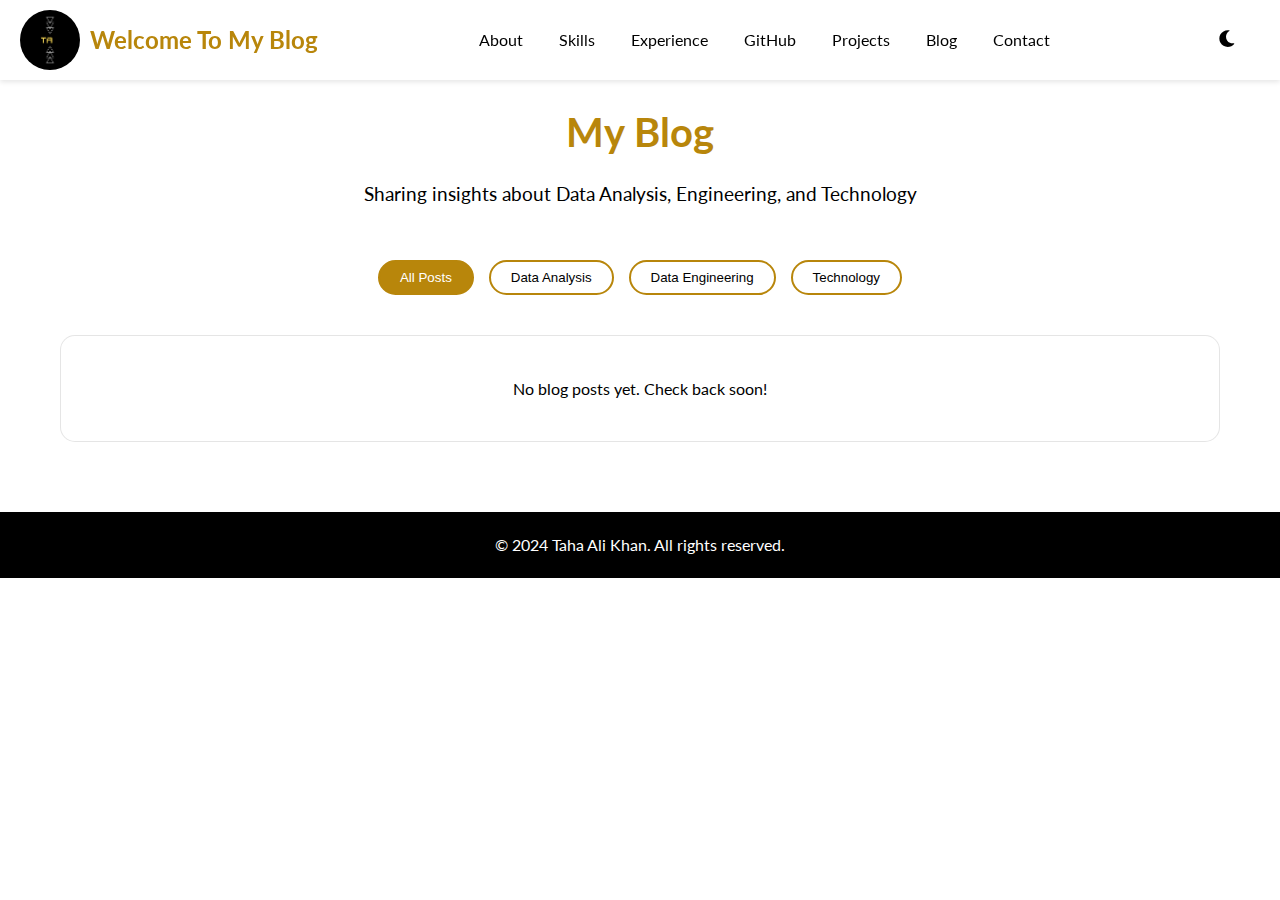
==== blog.html @ 5f7f6ae3 "new" ====
<!DOCTYPE html>
<html lang="en">
  <head>
    <meta charset="UTF-8" />
    <meta name="viewport" content="width=device-width, initial-scale=1.0" />
    <meta name="description" content="Blog posts by Taha Ali Khan - Data Analyst & Data Engineer" />
    <title>Blog | Taha Ali Khan</title>

    <!-- External CSS and Font imports -->
    <link rel="preconnect" href="https://fonts.googleapis.com" />
    <link rel="preconnect" href="https://fonts.gstatic.com" crossorigin />
    <link href="https://fonts.googleapis.com/css2?family=Lato:wght@400;700&display=swap" rel="stylesheet" />
    <link rel="stylesheet" href="https://cdnjs.cloudflare.com/ajax/libs/font-awesome/6.0.0-beta3/css/all.min.css" />
    <link rel="stylesheet" href="styles.css" />
    <link rel="stylesheet" href="blog-styles.css" />
  </head>

  <body>
    <!-- Navigation bar -->
    <nav class="navbar" role="navigation" aria-label="Main navigation">
      <div class="navbar-brand">
        <img src="images/Taha Ali Khan.gif" alt="Taha Ali Khan's Logo" class="logo" width="60" height="60" />
        <span>Welcome To My Blog</span>
      </div>
      <div class="navbar-links" role="menubar">
        <a href="index.html#about" role="menuitem">About</a>
        <a href="index.html#skills" role="menuitem">Skills</a>
        <a href="index.html#experience" role="menuitem">Experience</a>
        <a href="index.html#github-projects" role="menuitem">GitHub</a>
        <a href="index.html#projects" role="menuitem">Projects</a>
        <a href="blog.html" role="menuitem" aria-current="page">Blog</a>
        <a href="index.html#contact" role="menuitem">Contact</a>
      </div>
      <button class="theme-toggle" aria-label="Toggle dark mode">
        <i class="fas fa-moon"></i>
      </button>
      <button class="navbar-toggle" aria-label="Toggle navigation menu" aria-expanded="false">
        <span class="navbar-hamburger"></span>
        <span class="navbar-hamburger"></span>
        <span class="navbar-hamburger"></span>
      </button>
    </nav>

    <!-- Main Content -->
    <main class="blog-content">
      <header class="blog-header">
        <h1>My Blog</h1>
        <p>Sharing insights about Data Analysis, Engineering, and Technology</p>
      </header>

      <!-- Blog Categories -->
      <div class="blog-categories">
        <button class="category-btn active" data-category="all">All Posts</button>
        <button class="category-btn" data-category="data-analysis">Data Analysis</button>
        <button class="category-btn" data-category="data-engineering">Data Engineering</button>
        <button class="category-btn" data-category="tech">Technology</button>
      </div>

      <!-- Blog Posts Grid -->
      <div class="blog-grid">
        <!-- Posts will be dynamically added here -->
        <p class="no-posts">No blog posts yet. Check back soon!</p>
      </div>
    </main>

    <!-- Footer -->
    <footer>
      <p>&copy; 2024 Taha Ali Khan. All rights reserved.</p>
    </footer>

    <!-- Scripts -->
    <script src="script.js"></script>
    <script src="blog.js"></script>
  </body>
</html>
---- styles.css ----
/* Define CSS variables for common colors */
:root {
  --gold: #b8860b;
  --light-gold: #daa520;
  --black: #000;
  --white: #fff;
  --gray-light: #f5f5f5;
  --gray-dark: #666;
  --bg-primary: var(--white);
  --text-primary: var(--black);
  --bg-secondary: var(--gray-light);
  --nav-bg: var(--white);
  --card-bg: var(--white);
  --card-border: rgba(0, 0, 0, 0.1);
  --gold-rgb: 184, 134, 11;
}

/* Dark mode colors */
[data-theme="dark"] {
  --bg-primary: #1a1a1a;
  --text-primary: var(--white);
  --bg-secondary: #2d2d2d;
  --nav-bg: #242424;
  --card-bg: #2d2d2d;
  --card-border: rgba(255, 255, 255, 0.1);
  --shadow-color: rgba(0, 0, 0, 0.3);
}

/* Reset default styles and set box-sizing */
* {
  margin: 0;
  padding: 0;
  box-sizing: border-box;
}

/* Set base styles for the body */
body {
  font-family: "Lato", sans-serif;
  background-color: var(--bg-primary);
  color: var(--text-primary);
  line-height: 1.6;
  transition: background-color 0.3s ease, color 0.3s ease;
}

/* Style headings */
h1,
h2,
h3,
h4 {
  color: var(--text-primary);
}

/* Style links */
a {
  color: var(--gold);
  text-decoration: none;
  transition: color 0.3s ease;
}

/* Style link hover state */
a:hover {
  color: var(--light-gold);
}

/* Style icons in contact section */
.contact-info i {
  margin-right: 10px;
  color: var(--gold);
}

/* Set max-width and center content */
.container {
  max-width: 1200px;
  margin: 0 auto;
  padding: 20px;
}

/* Style the navigation bar */
.navbar {
  display: flex;
  justify-content: space-between;
  align-items: center;
  padding: 10px 20px;
  background-color: var(--nav-bg);
  position: fixed;
  top: 0;
  left: 0;
  right: 0;
  z-index: 1000;
  box-shadow: 0 2px 5px rgba(0, 0, 0, 0.1);
  transition: background-color 0.3s ease;
}

/* Style the brand/logo area */
.navbar-brand {
  display: flex;
  align-items: center;
  font-size: 1.5rem;
  color: var(--gold);
  font-weight: bold;
}

/* Style the logo image */
.navbar-brand .logo {
  height: 60px;
  margin-right: 10px;
  border-radius: 50%;
  object-fit: contain;
}

/* Style navigation links */
.navbar-links {
  display: flex;
  gap: 20px;
}

/* Style individual navigation links */
.navbar-links a {
  font-size: 1rem;
  padding: 8px;
  color: var(--text-primary);
  transition: color 0.3s ease, background-color 0.3s ease;
}

/* Style navigation link hover state */
.navbar-links a:hover {
  color: var(--white);
  background-color: var(--gold);
  border-radius: 5px;
}

/* Hide hamburger menu by default */
.navbar-toggle {
  display: none;
  cursor: pointer;
}

/* Style hamburger menu lines */
.navbar-hamburger {
  display: block;
  width: 25px;
  height: 3px;
  background-color: var(--black);
  margin: 5px 0;
  transition: 0.3s;
}

/* Responsive styles for mobile devices */
@media (max-width: 768px) {
  /* Add padding to body to account for fixed navbar */
  body {
    padding-top: 60px;
  }

  /* Allow navbar to wrap on small screens */
  .navbar {
    flex-wrap: wrap;
  }

  /* Adjust brand/logo area */
  .navbar-brand {
    flex: 1;
  }

  /* Hide navigation links by default on mobile */
  .navbar-links {
    display: none;
    flex-direction: column;
    width: 100%;
    background-color: var(--white);
    box-shadow: 0 5px 10px rgba(0, 0, 0, 0.1);
    position: absolute;
    top: 100%;
    left: 0;
    padding: 10px 0;
  }

  /* Show navigation links when active */
  .navbar-links.active {
    display: flex;
  }

  /* Adjust padding for navigation links */
  .navbar-links a {
    padding: 10px 20px;
  }

  /* Show hamburger menu on mobile */
  .navbar-toggle {
    display: block;
  }

  /* Style hamburger menu */
  .navbar-hamburger {
    background-color: var(--gold);
  }

  /* Animate hamburger menu to 'X' when active */
  .navbar-toggle.active .navbar-hamburger:nth-child(1) {
    transform: rotate(-45deg) translate(-5px, 6px);
  }

  .navbar-toggle.active .navbar-hamburger:nth-child(2) {
    opacity: 0;
  }

  .navbar-toggle.active .navbar-hamburger:nth-child(3) {
    transform: rotate(45deg) translate(-5px, -6px);
  }
}

/* Style scroll to top button */
#scroll-to-top {
  position: fixed;
  bottom: 20px;
  right: 20px;
  width: 40px;
  height: 40px;
  background-color: var(--gold);
  border-radius: 50%;
  display: flex;
  justify-content: center;
  align-items: center;
  cursor: pointer;
  opacity: 0;
  visibility: hidden;
  transition: all 0.3s ease;
  z-index: 1000;
  box-shadow: 0 2px 5px var(--shadow-color);
}

#scroll-to-top.show {
  opacity: 1;
  visibility: visible;
}

#scroll-to-top:hover {
  background-color: var(--light-gold);
  transform: translateY(-3px);
}

.arrow-up {
  width: 0;
  height: 0;
  border-left: 8px solid transparent;
  border-right: 8px solid transparent;
  border-bottom: 12px solid var(--white);
}

/* Style hero section */
#hero {
  position: relative;
  min-height: 100vh;
  display: flex;
  align-items: center;
  justify-content: center;
  text-align: center;
  padding: 100px 20px;
  background-color: var(--bg-primary);
  overflow: hidden;
}

.hero-background {
  position: absolute;
  top: 0;
  left: 0;
  right: 0;
  bottom: 0;
  z-index: 0;
  background: linear-gradient(135deg, var(--bg-primary) 0%, var(--bg-secondary) 100%);
}

.hero-overlay {
  position: absolute;
  top: 0;
  left: 0;
  right: 0;
  bottom: 0;
  background: radial-gradient(circle at center, transparent 0%, var(--bg-primary) 70%);
}

.hero-content {
  position: relative;
  z-index: 1;
  max-width: 800px;
  margin: 0 auto;
}

#hero h1 {
  font-size: 4rem;
  color: var(--gold);
  margin-bottom: 20px;
  font-weight: 700;
  text-shadow: 2px 2px 4px var(--shadow-color);
}

#hero h2 {
  font-size: 2rem;
  color: var(--text-primary);
  margin-bottom: 40px;
  opacity: 0.9;
}

.cursor {
  display: inline-block;
  width: 2px;
  height: 1.2em;
  background-color: var(--gold);
  margin-left: 5px;
  animation: blink 1s infinite;
}

.hero-details {
  display: flex;
  flex-direction: column;
  gap: 20px;
  margin-bottom: 40px;
}

.hero-location {
  display: flex;
  align-items: center;
  justify-content: center;
  gap: 10px;
  color: var(--text-primary);
  font-size: 1.1rem;
}

.hero-location i {
  color: var(--gold);
}

.hero-social {
  display: flex;
  justify-content: center;
  gap: 20px;
  flex-wrap: wrap;
}

.hero-link {
  display: flex;
  align-items: center;
  gap: 8px;
  color: var(--text-primary);
  text-decoration: none;
  padding: 10px 20px;
  border-radius: 25px;
  background-color: var(--card-bg);
  border: 1px solid var(--card-border);
  transition: all 0.3s ease;
}

.hero-link:hover {
  transform: translateY(-3px);
  box-shadow: 0 5px 15px var(--shadow-color);
  border-color: var(--gold);
}

.hero-link i {
  color: var(--gold);
  font-size: 1.2rem;
}

.hero-cta {
  margin-top: 40px;
}

.download-btn {
  display: inline-flex;
  align-items: center;
  gap: 10px;
  padding: 15px 30px;
  background-color: var(--gold);
  color: var(--white);
  text-decoration: none;
  border-radius: 30px;
  font-size: 1.1rem;
  font-weight: 600;
  transition: all 0.3s ease;
  box-shadow: 0 5px 15px rgba(var(--gold-rgb), 0.3);
}

.download-btn:hover {
  background-color: var(--light-gold);
  transform: translateY(-3px);
  box-shadow: 0 8px 20px rgba(var(--gold-rgb), 0.4);
}

.download-btn i {
  font-size: 1.2rem;
}

@keyframes blink {
  0%, 100% { opacity: 1; }
  50% { opacity: 0; }
}

/* Responsive styles for hero section */
@media (max-width: 768px) {
  #hero h1 {
    font-size: 3rem;
  }

  #hero h2 {
    font-size: 1.5rem;
  }

  .hero-social {
    flex-direction: column;
    align-items: center;
  }

  .hero-link {
    width: 100%;
    max-width: 300px;
    justify-content: center;
  }
}

/* Style contact info links */
.contact-info a {
  color: var(--gold);
}

/* Style contact info links hover state */
.contact-info a:hover {
  color: var(--light-gold);
}

/* Style section headings */
h3 {
  color: var(--gold);
}

/* Common styles for main sections */
.skills-section,
.experience-section,
.github-section,
.projects-section,
.contact-section {
  padding: 80px 40px;
}

/* Set background color for alternating sections */
.skills-section,
.github-section,
.contact-section {
  background-color: var(--gray-light);
}

.experience-section,
.projects-section {
  background-color: var(--white);
}

/* Style main section headings */
.skills-section h2,
.experience-section h2,
.github-section h2,
.projects-section h2,
.contact-section h2 {
  text-align: center;
  font-size: 2.5rem;
  color: var(--gold);
  margin-bottom: 40px;
}

/* Create grid layout for skills, repos, and projects */
.skills-grid,
.repo-grid,
.project-grid {
  display: grid;
  grid-template-columns: repeat(auto-fit, minmax(250px, 1fr));
  gap: 20px;
}

/* Style cards for skills, repos, and projects */
.skill-card,
.repo-card,
.project-card {
  background-color: var(--card-bg);
  padding: 20px;
  border-radius: 8px;
  box-shadow: 0 5px 15px rgba(0, 0, 0, 0.1);
  text-align: center;
  transition: transform 0.3s ease, box-shadow 0.3s ease;
  border: 1px solid var(--card-border);
  transition: background-color 0.3s ease, border-color 0.3s ease;
}

/* Style card hover effects */
.skill-card:hover,
.repo-card:hover,
.project-card:hover {
  transform: translateY(-10px);
  box-shadow: 0 10px 20px rgba(0, 0, 0, 0.2);
}

/* Style skill card icons */
.skill-card i {
  font-size: 3rem;
  color: var(--gold);
  margin-bottom: 15px;
}

/* Style skill card headings and paragraphs */
.skill-card h3,
.skill-card p {
  color: var(--black);
  margin-bottom: 10px;
}

/* Adjust font size for skill card paragraphs */
.skill-card p {
  font-size: 0.9rem;
}

/* Style skill progress bar */
.skill-progress {
  width: 100%;
  height: 8px;
  background-color: var(--bg-secondary);
  border-radius: 4px;
  overflow: hidden;
  margin-top: 10px;
}

/* Style progress bar fill */
.progress-bar {
  width: 0;
  height: 100%;
  background: linear-gradient(90deg, var(--gold) 0%, var(--light-gold) 100%);
  border-radius: 4px;
  transition: width 1.5s ease-in-out;
}

.skill-card[data-skill="90"] .progress-bar { width: 90%; }
.skill-card[data-skill="80"] .progress-bar { width: 80%; }
.skill-card[data-skill="85"] .progress-bar { width: 85%; }
.skill-card[data-skill="70"] .progress-bar { width: 70%; }

/* Style experience timeline */
.timeline {
  position: relative;
  margin: 0 auto;
  padding: 20px 0;
  max-width: 800px;
}

/* Create timeline vertical line */
.timeline::before {
  content: "";
  position: absolute;
  left: 50%;
  top: 0;
  bottom: 0;
  width: 4px;
  background: var(--gold);
  transform: translateX(-50%);
}

/* Style timeline items */
.timeline-item {
  position: relative;
  margin-bottom: 40px;
  display: flex;
  justify-content: flex-end;
  align-items: center;
  width: 100%;
}

/* Alternate timeline items */
.timeline-item:nth-child(even) {
  justify-content: flex-start;
}

/* Style timeline dots */
.timeline-dot {
  position: absolute;
  left: 50%;
  width: 20px;
  height: 20px;
  background-color: var(--gold);
  border-radius: 50%;
  transform: translateX(-50%);
  z-index: 1;
}

/* Style timeline content */
.timeline-content {
  background-color: var(--gray-light);
  padding: 20px;
  border-radius: 8px;
  box-shadow: 0 5px 15px rgba(0, 0, 0, 0.1);
  width: 45%;
}

/* Align timeline content */
.timeline-item:nth-child(even) .timeline-content {
  text-align: left;
}

.timeline-item:nth-child(odd) .timeline-content {
  text-align: right;
}

/* Style timeline content headings */
.timeline-content h3 {
  color: var(--black);
}

/* Style timeline dates */
.timeline-content span {
  display: block;
  margin-bottom: 10px;
  color: var(--gray-dark);
  font-style: italic;
}

/* Style timeline paragraphs */
.timeline-content p {
  color: var(--black);
}

/* Style GitHub repository cards */
.repo-card {
  background-color: var(--white);
}

/* Style repo card headings and paragraphs */
.repo-card h3,
.repo-card p {
  color: var(--black);
}

/* Style repo stats icons */
.repo-card .repo-stats div i {
  color: var(--gold);
}

/* Style buttons and links */
.repo-card a,
.download-link,
.download-btn {
  display: inline-block;
  margin-top: 10px;
  color: var(--white);
  background-color: var(--gold);
  padding: 10px 20px;
  border-radius: 5px;
  transition: background-color 0.3s ease, color 0.3s ease;
}

/* Style button hover states */
.repo-card a:hover,
.download-link:hover,
.download-btn:hover {
  background-color: var(--light-gold);
  color: var(--black);
}

/* Style project cards */
.project-card {
  background-color: var(--white);
  border-radius: 8px;
  box-shadow: 0 5px 15px rgba(0, 0, 0, 0.1);
  overflow: hidden;
  transition: transform 0.3s ease, box-shadow 0.3s ease;
}

/* Style project card hover effects */
.project-card:hover {
  transform: translateY(-10px);
  box-shadow: 0 10px 20px rgba(0, 0, 0, 0.2);
}

/* Style project card headings */
.project-card h3 {
  padding: 20px 20px 10px;
  color: var(--black);
}

/* Style project images */
.project-image {
  width: 100%;
  height: 200px;
  object-fit: cover;
}

/* Style project card paragraphs */
.project-card p {
  padding: 0 20px 20px;
  color: var(--gray-dark);
}

/* Style project buttons */
.project-btn {
  display: inline-block;
  margin: 0 20px 20px;
  padding: 10px 20px;
  background-color: var(--gold);
  color: var(--white);
  border-radius: 5px;
  text-decoration: none;
  transition: background-color 0.3s ease, color 0.3s ease;
}

/* Style project button hover states */
.project-btn:hover {
  background-color: var(--light-gold);
  color: var(--black);
}

/* Style call-to-action button */
.cta-btn {
  background-color: #4caf50; /* Green color for CTA */
}

/* Style call-to-action button hover state */
.cta-btn:hover {
  background-color: #45a049;
}

/* Style contact form */
form {
  background-color: var(--white);
  padding: 20px;
  border-radius: 8px;
  box-shadow: 0 5px 15px rgba(0, 0, 0, 0.1);
  transition: transform 0.3s ease, box-shadow 0.3s ease;
  max-width: 600px;
  margin: 0 auto;
}

/* Style form hover effect */
form:hover {
  transform: translateY(-10px);
  box-shadow: 0 10px 20px rgba(0, 0, 0, 0.2);
}

/* Style form groups */
.form-group {
  margin-bottom: 15px;
  text-align: left;
}

/* Style form labels */
.form-group label {
  color: var(--black);
  font-weight: bold;
}

/* Style form inputs and textareas */
.form-group input,
.form-group textarea {
  width: 100%;
  padding: 10px;
  margin-top: 5px;
  border: 1px solid #ccc;
  border-radius: 5px;
  transition: border-color 0.3s ease;
}

/* Style form input focus states */
.form-group input:focus,
.form-group textarea:focus {
  border-color: var(--gold);
  outline: none;
}

/* Style textarea */
textarea {
  height: 100px;
  resize: vertical;
}

/* Style submit button */
.submit-btn {
  padding: 10px 20px;
  background-color: var(--gold);
  color: var(--white);
  border: none;
  border-radius: 5px;
  cursor: pointer;
  transition: background-color 0.3s ease, color 0.3s ease;
}

/* Style submit button hover state */
.submit-btn:hover {
  background-color: var(--light-gold);
  color: var(--black);
}

/* Style footer */
footer {
  text-align: center;
  padding: 20px;
  background: var(--black);
  color: var(--white);
}

/* Define animations */
@keyframes fadeIn {
  from {
    opacity: 0;
  }
  to {
    opacity: 1;
  }
}

@keyframes bounce {
  0%,
  20%,
  50%,
  80%,
  100% {
    transform: translateY(0);
  }
  40% {
    transform: translateY(-10px);
  }
  60% {
    transform: translateY(-5px);
  }
}

/* Responsive design for smaller screens */
@media (max-width: 768px) {
  /* Adjust timeline for mobile */
  .timeline::before {
    left: 31px;
  }

  .timeline-content {
    width: calc(100% - 90px);
  }

  .timeline-item,
  .timeline-item:nth-child(even) {
    justify-content: flex-end;
  }

  .timeline-dot {
    left: 31px;
  }

  .timeline-item:nth-child(even) .timeline-content,
  .timeline-item:nth-child(odd) .timeline-content {
    text-align: left;
  }

  /* Adjust section padding for mobile */
  #hero,
  .skills-section,
  .experience-section,
  .github-section,
  .projects-section,
  .contact-section {
    padding-top: 80px;
  }
}

/* Adjust sections to account for fixed navbar */
#hero,
.skills-section,
.experience-section,
.github-section,
.projects-section,
.contact-section {
  padding-top: 100px; /* Increase top padding */
}

/* Style project image hover effect */
.project-card a:hover .project-image {
  opacity: 0.8;
  transition: opacity 0.3s ease;
}

.cursor {
  display: inline-block;
  width: 3px;
  background-color: var(--gold);
  margin-left: 0.1rem;
  animation: blink 1s infinite;
}

.cursor.typing {
  animation: none;
}

@keyframes blink {
  0% {
    background-color: var(--gold);
  }
  49% {
    background-color: var(--gold);
  }
  50% {
    background-color: transparent;
  }
  99% {
    background-color: transparent;
  }
  100% {
    background-color: var(--gold);
  }
}

.lightbox {
  display: none;
  position: fixed;
  z-index: 999;
  padding-top: 100px;
  left: 0;
  top: 0;
  width: 100%;
  height: 100%;
  overflow: auto;
  background-color: rgba(0, 0, 0, 0.9);
}

.lightbox-content {
  margin: auto;
  display: block;
  width: 80%;
  max-width: 700px;
}

.close-lightbox {
  position: absolute;
  top: 15px;
  right: 35px;
  color: #f1f1f1;
  font-size: 40px;
  font-weight: bold;
  transition: 0.3s;
}

.close-lightbox:hover,
.close-lightbox:focus {
  color: #bbb;
  text-decoration: none;
  cursor: pointer;
}

/* Add loading state styles */
.loading {
  display: flex;
  justify-content: center;
  align-items: center;
  min-height: 200px;
}

.loading::after {
  content: "";
  width: 40px;
  height: 40px;
  border: 4px solid var(--gray-light);
  border-top: 4px solid var(--gold);
  border-radius: 50%;
  animation: spin 1s linear infinite;
}

@keyframes spin {
  0% { transform: rotate(0deg); }
  100% { transform: rotate(360deg); }
}

/* Theme toggle button styles */
.theme-toggle {
  background: none;
  border: none;
  color: var(--text-primary);
  font-size: 1.2rem;
  cursor: pointer;
  padding: 8px;
  margin-right: 15px;
  transition: color 0.3s ease;
}

.theme-toggle:hover {
  color: var(--gold);
}

/* Dark mode styles for cards */
.skill-card,
.project-card,
.repo-card {
  background-color: var(--card-bg);
  border: 1px solid var(--card-border);
  transition: background-color 0.3s ease, border-color 0.3s ease;
}

/* Dark mode styles for form elements */
input,
textarea {
  background-color: var(--bg-secondary);
  color: var(--text-primary);
  border: 1px solid var(--card-border);
}

/* Contact section styles */
.contact-section {
  background: linear-gradient(135deg, var(--bg-secondary) 0%, var(--bg-primary) 100%);
  padding: 100px 20px;
}

.contact-container {
  max-width: 800px;
  margin: 0 auto;
  background: var(--card-bg);
  border-radius: 20px;
  padding: 40px;
  box-shadow: 0 10px 30px var(--shadow-color);
  border: 1px solid var(--card-border);
}

.contact-info {
  display: flex;
  flex-direction: column;
  gap: 20px;
}

.contact-item {
  display: flex;
  align-items: center;
  padding: 20px;
  background: var(--bg-primary);
  border-radius: 15px;
  transition: all 0.3s ease;
  border: 1px solid var(--card-border);
  position: relative;
  overflow: hidden;
}

.contact-item::before {
  content: '';
  position: absolute;
  left: 0;
  top: 0;
  height: 100%;
  width: 3px;
  background: linear-gradient(to bottom, var(--gold), var(--light-gold));
  opacity: 0;
  transition: opacity 0.3s ease;
}

.contact-item:hover {
  transform: translateX(10px);
  box-shadow: 0 5px 15px var(--shadow-color);
}

.contact-item:hover::before {
  opacity: 1;
}

.contact-item i {
  font-size: 24px;
  color: var(--gold);
  width: 40px;
  height: 40px;
  display: flex;
  align-items: center;
  justify-content: center;
  background: var(--card-bg);
  border-radius: 50%;
  margin-right: 20px;
  transition: all 0.3s ease;
}

.contact-item:hover i {
  transform: scale(1.1);
  color: var(--light-gold);
}

.contact-item p,
.contact-item a {
  color: var(--text-primary);
  text-decoration: none;
  font-size: 1.1rem;
  transition: color 0.3s ease;
}

.contact-item a:hover {
  color: var(--gold);
}

/* Responsive adjustments for contact section */
@media (max-width: 768px) {
  .contact-container {
    padding: 30px 20px;
  }

  .contact-item {
    padding: 15px;
  }

  .contact-item i {
    font-size: 20px;
    width: 35px;
    height: 35px;
    margin-right: 15px;
  }

  .contact-item p,
  .contact-item a {
    font-size: 1rem;
  }
}

/* Navbar shadow in dark mode */
[data-theme="dark"] .navbar {
  box-shadow: 0 2px 10px rgba(0, 0, 0, 0.3);
}

/* Card shadows in dark mode */
[data-theme="dark"] .skill-card,
[data-theme="dark"] .project-card,
[data-theme="dark"] .contact-item {
  box-shadow: 0 4px 15px rgba(0, 0, 0, 0.3);
}

/* Section common styles */
section {
  padding: 100px 20px;
  position: relative;
  overflow: hidden;
}

section h2 {
  text-align: center;
  font-size: 2.5rem;
  color: var(--gold);
  margin-bottom: 50px;
  position: relative;
  text-shadow: 2px 2px 4px var(--shadow-color);
}

section h2::after {
  content: '';
  position: absolute;
  bottom: -15px;
  left: 50%;
  transform: translateX(-50%);
  width: 100px;
  height: 3px;
  background: linear-gradient(90deg, transparent, var(--gold), transparent);
}

/* Skills section */
.skills-section {
  background: linear-gradient(135deg, var(--bg-primary) 0%, var(--bg-secondary) 100%);
}

.skills-grid {
  display: grid;
  grid-template-columns: repeat(auto-fit, minmax(280px, 1fr));
  gap: 30px;
  max-width: 1200px;
  margin: 0 auto;
}

.skill-card {
  background: var(--card-bg);
  border-radius: 15px;
  padding: 30px;
  text-align: center;
  transition: all 0.3s ease;
  border: 1px solid var(--card-border);
  position: relative;
  overflow: hidden;
}

.skill-card::before {
  content: '';
  position: absolute;
  top: 0;
  left: 0;
  right: 0;
  height: 3px;
  background: linear-gradient(90deg, var(--gold), var(--light-gold));
  transform: scaleX(0);
  transition: transform 0.3s ease;
}

.skill-card:hover::before {
  transform: scaleX(1);
}

.skill-card:hover {
  transform: translateY(-10px);
  box-shadow: 0 10px 20px var(--shadow-color);
}

.skill-card i {
  font-size: 3rem;
  color: var(--gold);
  margin-bottom: 20px;
}

.skill-card h3 {
  font-size: 1.5rem;
  color: var(--text-primary);
  margin-bottom: 15px;
}

.skill-card p {
  color: var(--text-primary);
  opacity: 0.8;
  margin-bottom: 20px;
}

/* Experience section */
.experience-section {
  background: var(--bg-primary);
}

.timeline {
  max-width: 1000px;
  margin: 0 auto;
  position: relative;
  padding: 40px 0;
}

.timeline::before {
  content: '';
  position: absolute;
  left: 50%;
  transform: translateX(-50%);
  width: 2px;
  height: calc(100% - 80px);
  background: linear-gradient(180deg, 
    transparent,
    var(--gold) 10%,
    var(--gold) 90%,
    transparent
  );
}

.timeline-item {
  margin-bottom: 60px;
  position: relative;
  width: 100%;
}

.timeline-content {
  width: calc(50% - 50px);
  padding: 25px;
  background: var(--card-bg);
  border-radius: 15px;
  box-shadow: 0 5px 15px var(--shadow-color);
  position: relative;
  transition: all 0.3s ease;
}

.timeline-content:hover {
  transform: translateY(-5px);
  box-shadow: 0 8px 25px var(--shadow-color);
}

.timeline-item:nth-child(odd) .timeline-content {
  margin-left: auto;
}

.timeline-content h3 {
  color: var(--gold);
  font-size: 1.3rem;
  margin-bottom: 10px;
}

.timeline-content span {
  display: block;
  color: var(--text-primary);
  opacity: 0.8;
  margin-bottom: 15px;
  font-size: 0.9rem;
}

.timeline-dot {
  position: absolute;
  left: 50%;
  top: 20px;
  transform: translateX(-50%);
  width: 20px;
  height: 20px;
  background: var(--gold);
  border-radius: 50%;
  border: 4px solid var(--bg-primary);
  z-index: 1;
  transition: all 0.3s ease;
}

.timeline-item:hover .timeline-dot {
  transform: translateX(-50%) scale(1.2);
  box-shadow: 0 0 15px var(--gold);
}

/* GitHub section */
.github-section {
  background: linear-gradient(135deg, var(--bg-secondary) 0%, var(--bg-primary) 100%);
}

.github-contribution-chart {
  background: var(--card-bg);
  border-radius: 15px;
  padding: 30px;
  margin-bottom: 50px;
  box-shadow: 0 5px 15px var(--shadow-color);
  max-width: 1000px;
  margin: 0 auto 50px;
}

.repo-grid {
  display: grid;
  grid-template-columns: repeat(auto-fill, minmax(300px, 1fr));
  gap: 25px;
  max-width: 1200px;
  margin: 0 auto;
}

.repo-card {
  background: var(--card-bg);
  border-radius: 15px;
  padding: 25px;
  transition: all 0.3s ease;
  border: 1px solid var(--card-border);
  position: relative;
  overflow: hidden;
}

.repo-card::after {
  content: '';
  position: absolute;
  top: 0;
  right: 0;
  width: 0;
  height: 0;
  border-style: solid;
  border-width: 0 50px 50px 0;
  border-color: transparent var(--gold) transparent transparent;
  opacity: 0;
  transition: opacity 0.3s ease;
}

.repo-card:hover::after {
  opacity: 0.2;
}

.repo-card:hover {
  transform: translateY(-8px);
  box-shadow: 0 8px 25px var(--shadow-color);
}

.repo-card h3 {
  color: var(--gold);
  font-size: 1.3rem;
  margin-bottom: 15px;
}

.repo-card p {
  color: var(--text-primary);
  opacity: 0.8;
  margin-bottom: 20px;
  line-height: 1.6;
}

.repo-stats {
  display: flex;
  gap: 20px;
  color: var(--text-primary);
  opacity: 0.7;
  font-size: 0.9rem;
}

.repo-stats i {
  color: var(--gold);
  margin-right: 5px;
}

/* Projects section */
.projects-section {
  background: var(--bg-primary);
}

.project-grid {
  display: grid;
  grid-template-columns: repeat(auto-fit, minmax(300px, 1fr));
  gap: 30px;
  max-width: 1200px;
  margin: 0 auto;
}

.project-card {
  background: var(--card-bg);
  border-radius: 15px;
  overflow: hidden;
  transition: all 0.3s ease;
  border: 1px solid var(--card-border);
  position: relative;
}

.project-card:hover {
  transform: translateY(-10px);
  box-shadow: 0 10px 30px var(--shadow-color);
}

.project-image {
  width: 100%;
  height: 200px;
  object-fit: cover;
  border-bottom: 3px solid var(--gold);
}

.project-content {
  padding: 25px;
}

.project-content h3 {
  color: var(--gold);
  font-size: 1.5rem;
  margin-bottom: 15px;
}

.project-content p {
  color: var(--text-primary);
  opacity: 0.8;
  margin-bottom: 20px;
  line-height: 1.6;
}

.project-btn {
  display: inline-flex;
  align-items: center;
  gap: 8px;
  padding: 10px 20px;
  background: var(--gold);
  color: var(--white);
  text-decoration: none;
  border-radius: 25px;
  transition: all 0.3s ease;
}

.project-btn:hover {
  background: var(--light-gold);
  transform: translateX(5px);
}

/* Responsive adjustments */
@media (max-width: 768px) {
  section {
    padding: 60px 20px;
  }

  section h2 {
    font-size: 2rem;
  }

  .timeline::before {
    left: 30px;
  }

  .timeline-content {
    width: calc(100% - 60px);
    margin-left: 60px !important;
  }

  .timeline-dot {
    left: 30px;
  }

  .project-grid {
    grid-template-columns: 1fr;
  }
}

/* Remove skip-nav styles */
.skip-nav {
  display: none;
}
---- blog-styles.css ----
/* Blog Page Styles */
.blog-content {
  max-width: 1200px;
  margin: 80px auto 0;
  padding: 20px;
}

/* Blog Header */
.blog-header {
  text-align: center;
  margin-bottom: 50px;
}

.blog-header h1 {
  font-size: 2.5rem;
  color: var(--gold);
  margin-bottom: 15px;
}

.blog-header p {
  font-size: 1.2rem;
  color: var(--text-primary);
}

/* Blog Categories */
.blog-categories {
  display: flex;
  justify-content: center;
  gap: 15px;
  margin-bottom: 40px;
  flex-wrap: wrap;
}

.category-btn {
  padding: 8px 20px;
  border: 2px solid var(--gold);
  background: none;
  color: var(--text-primary);
  border-radius: 25px;
  cursor: pointer;
}

.category-btn:hover,
.category-btn.active {
  background-color: var(--gold);
  color: var(--white);
}

/* Blog Grid */
.blog-grid {
  display: grid;
  grid-template-columns: repeat(auto-fill, minmax(300px, 1fr));
  gap: 30px;
  margin-bottom: 50px;
}

/* Post Card */
.post-card {
  background-color: var(--card-bg);
  border-radius: 15px;
  overflow: hidden;
  border: 1px solid var(--card-border);
}

.post-image {
  position: relative;
  width: 100%;
  height: 200px;
}

.post-image img {
  width: 100%;
  height: 100%;
  object-fit: cover;
}

.category-tag {
  position: absolute;
  top: 15px;
  left: 15px;
  background-color: var(--gold);
  color: var(--white);
  padding: 5px 15px;
  border-radius: 15px;
  font-size: 0.9rem;
}

.post-content {
  padding: 20px;
}

.post-content h2,
.post-content h3 {
  font-size: 1.4rem;
  margin-bottom: 15px;
  color: var(--text-primary);
}

.post-meta {
  display: flex;
  gap: 20px;
  color: var(--gray-dark);
  font-size: 0.9rem;
  margin-bottom: 15px;
}

.post-meta i {
  color: var(--gold);
  margin-right: 5px;
}

.post-excerpt {
  color: var(--text-primary);
  margin-bottom: 20px;
  line-height: 1.6;
}

.read-more {
  color: var(--gold);
  text-decoration: none;
  font-weight: bold;
}

.no-posts {
  text-align: center;
  color: var(--text-primary);
  grid-column: 1 / -1;
  padding: 40px;
  background: var(--card-bg);
  border-radius: 15px;
  border: 1px solid var(--card-border);
}

/* Responsive Design */
@media (max-width: 768px) {
  .blog-header h1 {
    font-size: 2rem;
  }

  .blog-header p {
    font-size: 1rem;
  }

  .category-btn {
    padding: 6px 15px;
    font-size: 0.9rem;
  }

  .post-image {
    height: 180px;
  }
}
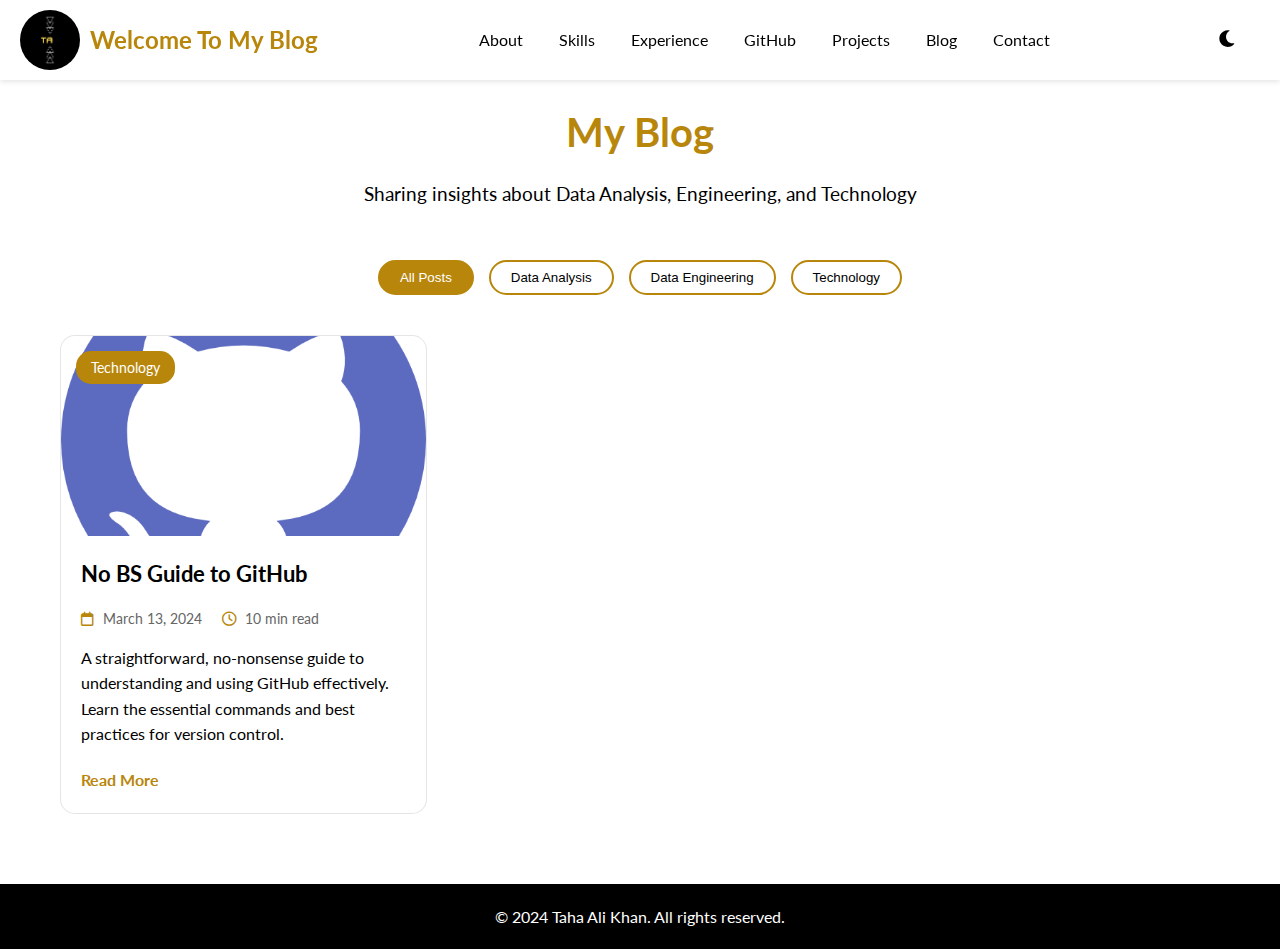
==== commit 0a16fb05: "new" ====
--- a/blog.html
+++ b/blog.html
@@ -58,8 +58,23 @@
 
       <!-- Blog Posts Grid -->
       <div class="blog-grid">
-        <!-- Posts will be dynamically added here -->
-        <p class="no-posts">No blog posts yet. Check back soon!</p>
+        <article class="post-card" data-category="tech">
+          <div class="post-image">
+            <img src="images/github.png" alt="GitHub Guide" loading="lazy" />
+            <span class="category-tag">Technology</span>
+          </div>
+          <div class="post-content">
+            <h3>No BS Guide to GitHub</h3>
+            <p class="post-meta">
+              <span><i class="far fa-calendar"></i> March 13, 2024</span>
+              <span><i class="far fa-clock"></i> 10 min read</span>
+            </p>
+            <p class="post-excerpt">
+              A straightforward, no-nonsense guide to understanding and using GitHub effectively. Learn the essential commands and best practices for version control.
+            </p>
+            <a href="posts/no-bs-guide-to-github.html" class="read-more">Read More</a>
+          </div>
+        </article>
       </div>
     </main>
 
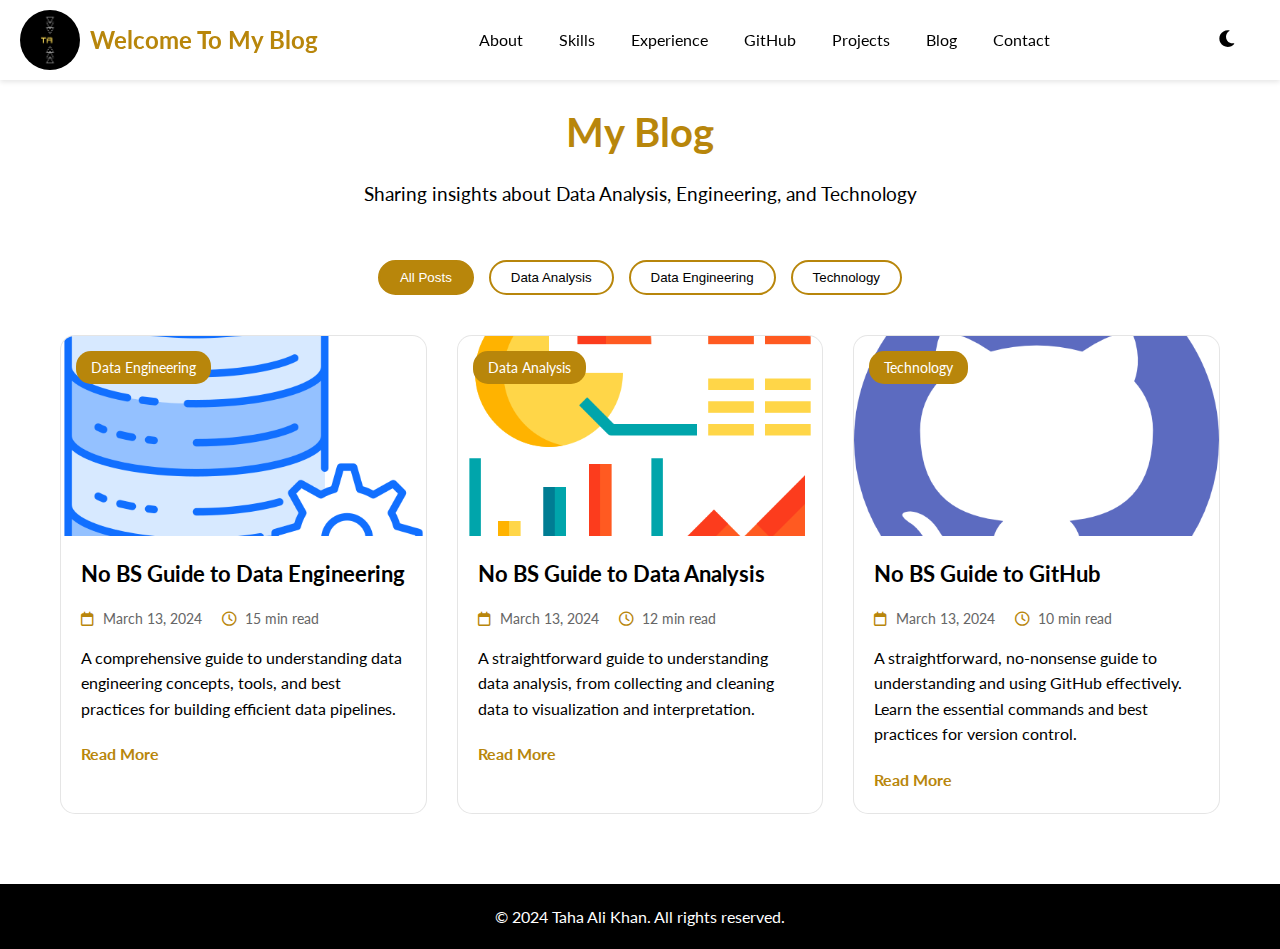
==== commit b936766e: "new" ====
--- a/blog.html
+++ b/blog.html
@@ -58,6 +58,42 @@
 
       <!-- Blog Posts Grid -->
       <div class="blog-grid">
+        <article class="post-card" data-category="data-engineering">
+          <div class="post-image">
+            <img src="images/database-management.png" alt="Data Engineering Guide" loading="lazy" />
+            <span class="category-tag">Data Engineering</span>
+          </div>
+          <div class="post-content">
+            <h3>No BS Guide to Data Engineering</h3>
+            <p class="post-meta">
+              <span><i class="far fa-calendar"></i> March 13, 2024</span>
+              <span><i class="far fa-clock"></i> 15 min read</span>
+            </p>
+            <p class="post-excerpt">
+              A comprehensive guide to understanding data engineering concepts, tools, and best practices for building efficient data pipelines.
+            </p>
+            <a href="posts/no-bs-guide-to-data-engineering.html" class="read-more">Read More</a>
+          </div>
+        </article>
+
+        <article class="post-card" data-category="data-analysis">
+          <div class="post-image">
+            <img src="images/analysis.png" alt="Data Analysis Guide" loading="lazy" />
+            <span class="category-tag">Data Analysis</span>
+          </div>
+          <div class="post-content">
+            <h3>No BS Guide to Data Analysis</h3>
+            <p class="post-meta">
+              <span><i class="far fa-calendar"></i> March 13, 2024</span>
+              <span><i class="far fa-clock"></i> 12 min read</span>
+            </p>
+            <p class="post-excerpt">
+              A straightforward guide to understanding data analysis, from collecting and cleaning data to visualization and interpretation.
+            </p>
+            <a href="posts/no-bs-guide-to-data-analysis.html" class="read-more">Read More</a>
+          </div>
+        </article>
+
         <article class="post-card" data-category="tech">
           <div class="post-image">
             <img src="images/github.png" alt="GitHub Guide" loading="lazy" />
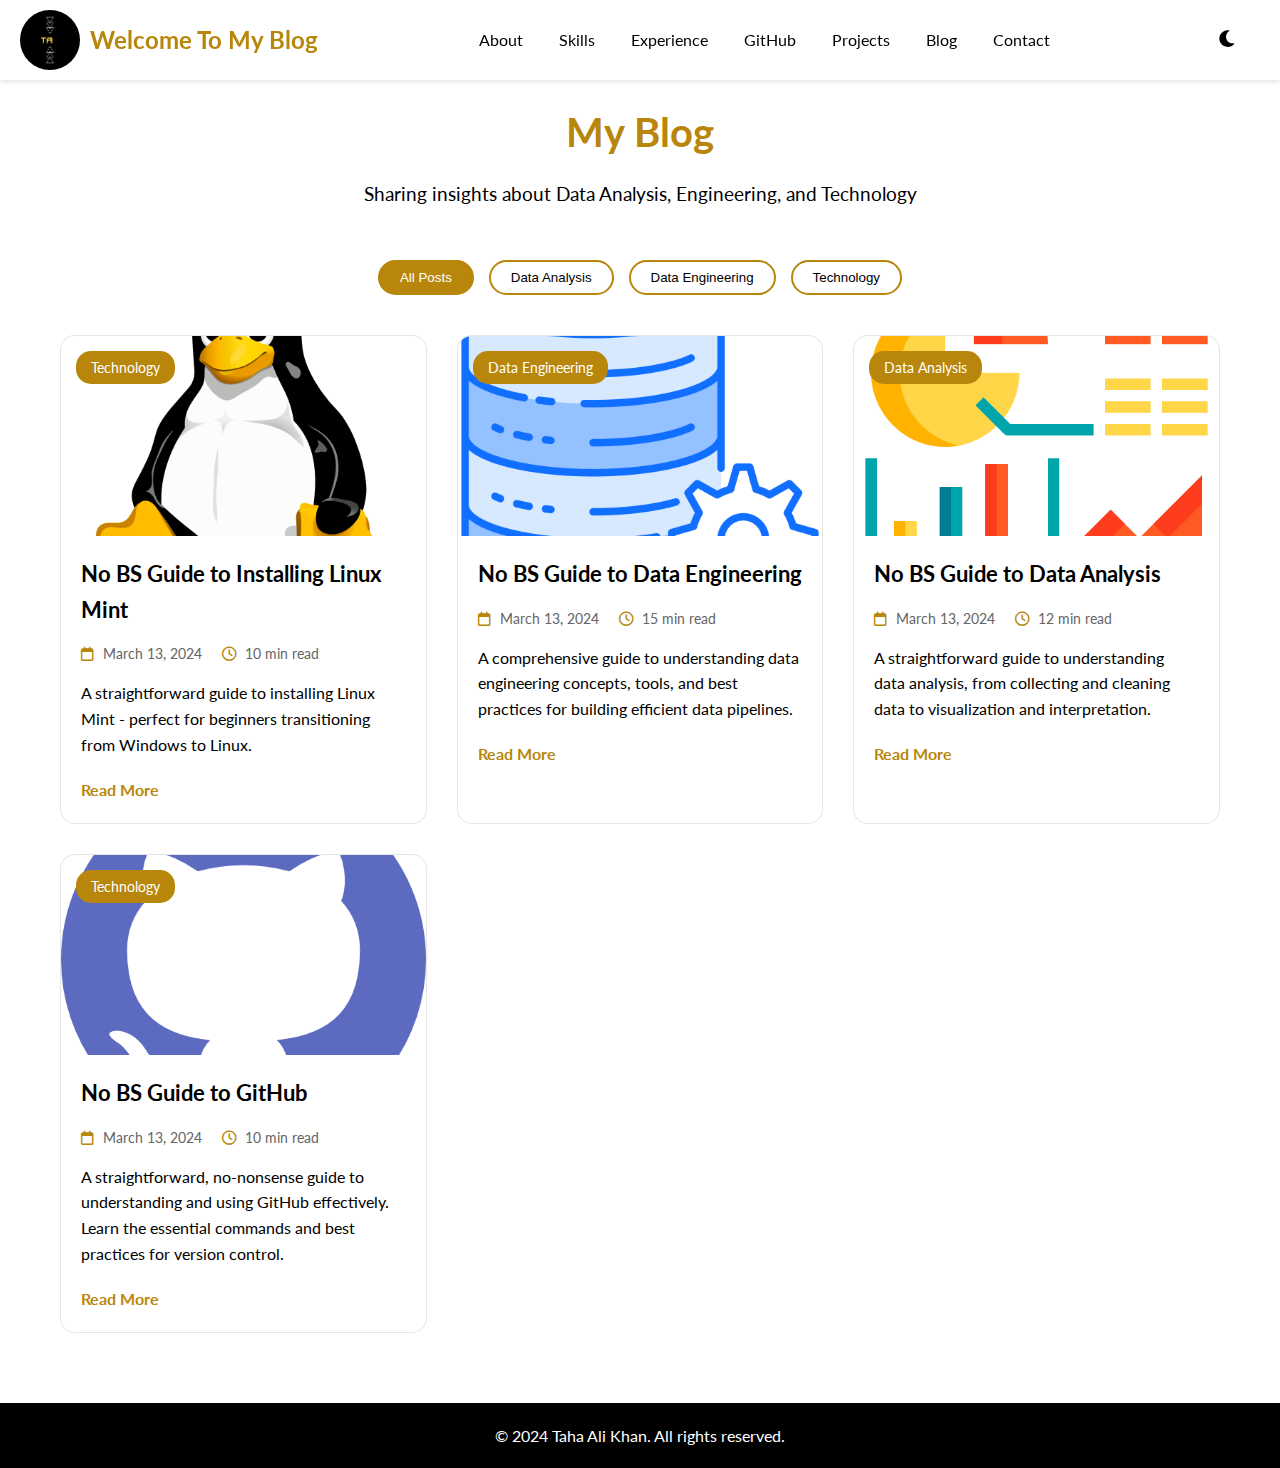
==== commit 48e7af36: "new" ====
--- a/blog.html
+++ b/blog.html
@@ -58,6 +58,24 @@
 
       <!-- Blog Posts Grid -->
       <div class="blog-grid">
+        <article class="post-card" data-category="tech">
+          <div class="post-image">
+            <img src="images/linux.png" alt="Linux Mint Installation Guide" loading="lazy" />
+            <span class="category-tag">Technology</span>
+          </div>
+          <div class="post-content">
+            <h3>No BS Guide to Installing Linux Mint</h3>
+            <p class="post-meta">
+              <span><i class="far fa-calendar"></i> March 13, 2024</span>
+              <span><i class="far fa-clock"></i> 10 min read</span>
+            </p>
+            <p class="post-excerpt">
+              A straightforward guide to installing Linux Mint - perfect for beginners transitioning from Windows to Linux.
+            </p>
+            <a href="posts/no-bs-guide-to-linux-mint.html" class="read-more">Read More</a>
+          </div>
+        </article>
+
         <article class="post-card" data-category="data-engineering">
           <div class="post-image">
             <img src="images/database-management.png" alt="Data Engineering Guide" loading="lazy" />
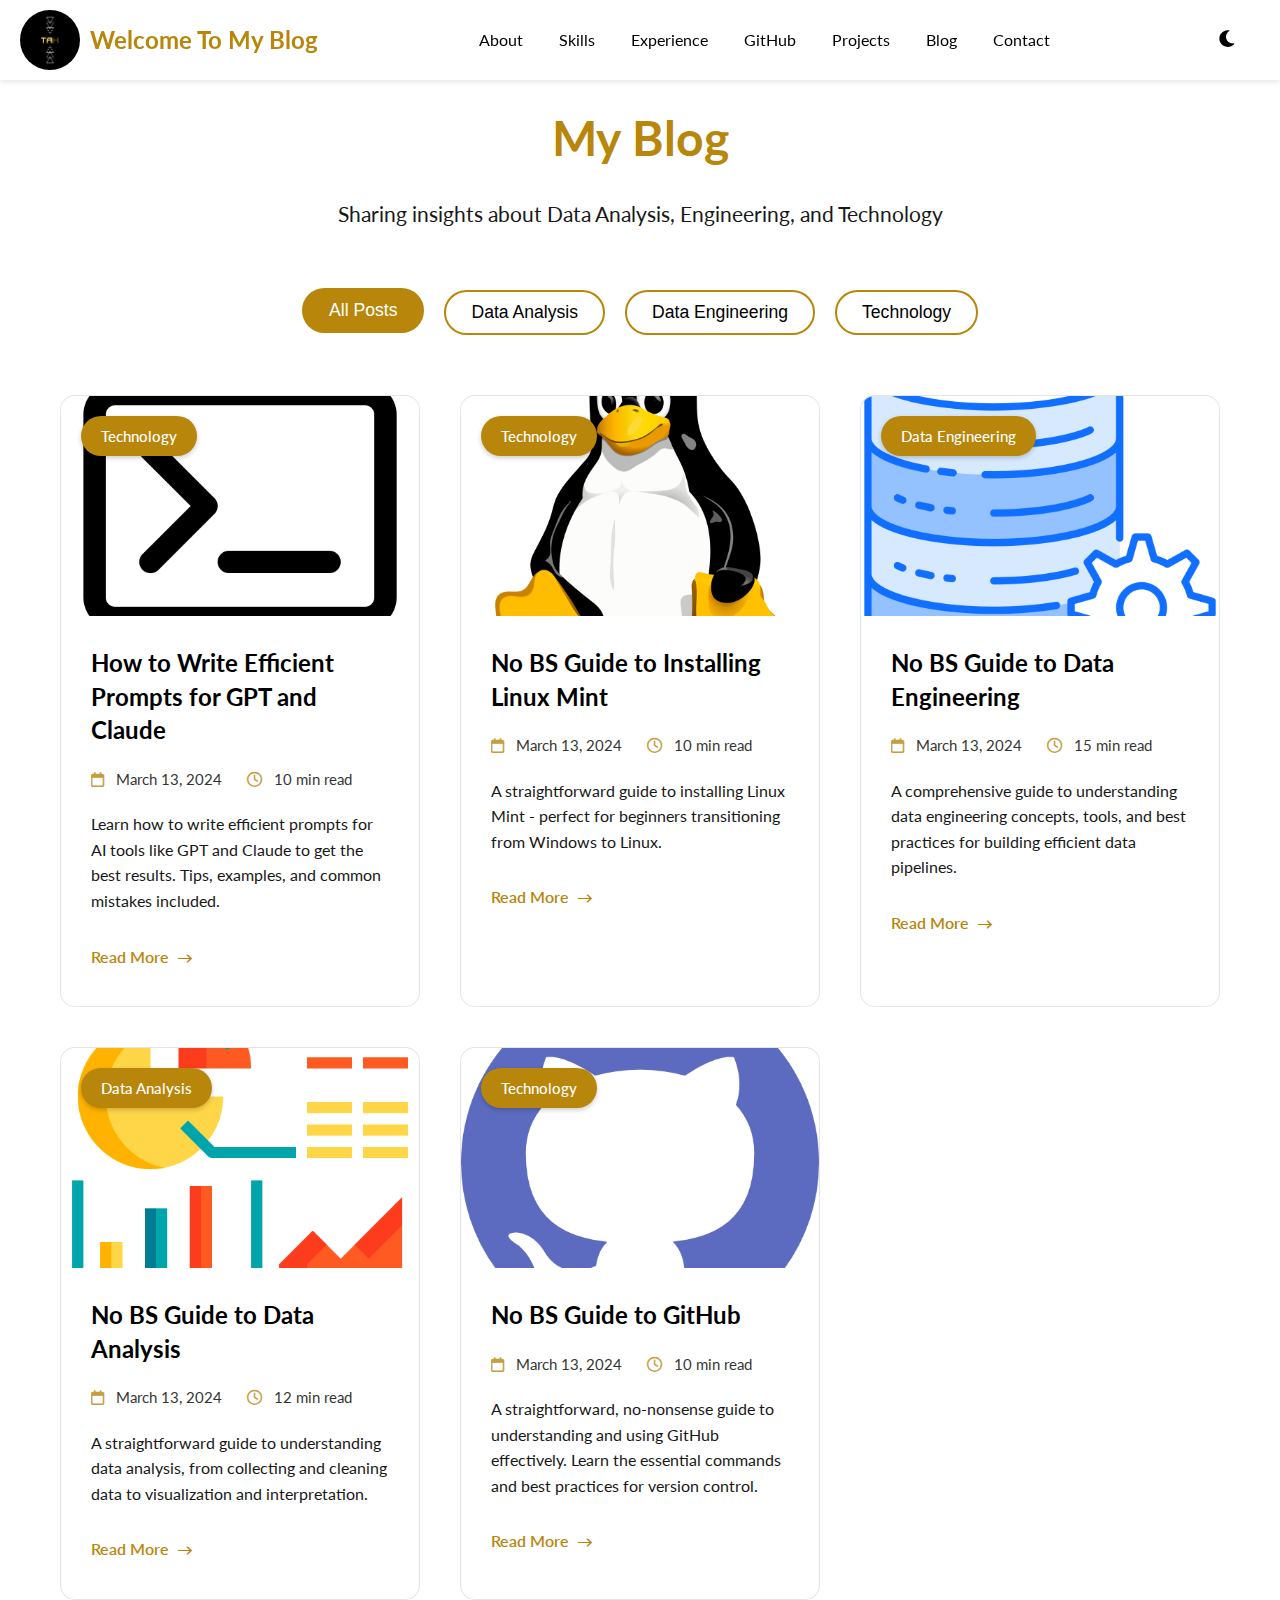
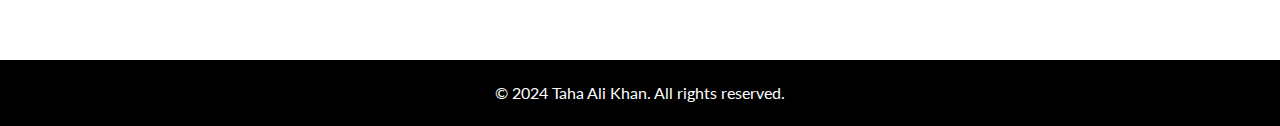
==== commit 4c19d7d1: "new" ====
--- a/blog.html
+++ b/blog.html
@@ -58,6 +58,24 @@
 
       <!-- Blog Posts Grid -->
       <div class="blog-grid">
+        <article class="post-card" data-category="tech">
+          <div class="post-image">
+            <img src="images/computer.png" alt="AI Prompts Writing Guide" loading="lazy" />
+            <span class="category-tag">Technology</span>
+          </div>
+          <div class="post-content">
+            <h3>How to Write Efficient Prompts for GPT and Claude</h3>
+            <p class="post-meta">
+              <span><i class="far fa-calendar"></i> March 13, 2024</span>
+              <span><i class="far fa-clock"></i> 10 min read</span>
+            </p>
+            <p class="post-excerpt">
+              Learn how to write efficient prompts for AI tools like GPT and Claude to get the best results. Tips, examples, and common mistakes included.
+            </p>
+            <a href="posts/no-bs-guide-to-ai-prompts.html" class="read-more">Read More</a>
+          </div>
+        </article>
+
         <article class="post-card" data-category="tech">
           <div class="post-image">
             <img src="images/linux.png" alt="Linux Mint Installation Guide" loading="lazy" />
--- a/blog-styles.css
+++ b/blog-styles.css
@@ -1,57 +1,61 @@
 /* Blog Page Styles */
 .blog-content {
   max-width: 1200px;
-  margin: 80px auto 0;
-  padding: 20px;
+  margin: 100px auto 0;
+  padding: 0 20px;
 }
 
 /* Blog Header */
 .blog-header {
   text-align: center;
-  margin-bottom: 50px;
+  margin-bottom: 60px;
 }
 
 .blog-header h1 {
-  font-size: 2.5rem;
+  font-size: 3rem;
   color: var(--gold);
-  margin-bottom: 15px;
+  margin-bottom: 20px;
 }
 
 .blog-header p {
-  font-size: 1.2rem;
-  color: var(--text-primary);
+  font-size: 1.3rem;
+  color: var(--text-primary);
+  opacity: 0.9;
 }
 
 /* Blog Categories */
 .blog-categories {
   display: flex;
   justify-content: center;
-  gap: 15px;
-  margin-bottom: 40px;
+  gap: 20px;
+  margin-bottom: 60px;
   flex-wrap: wrap;
 }
 
 .category-btn {
-  padding: 8px 20px;
+  padding: 10px 25px;
   border: 2px solid var(--gold);
   background: none;
   color: var(--text-primary);
   border-radius: 25px;
   cursor: pointer;
+  font-size: 1.1rem;
+  transition: all 0.3s ease;
 }
 
 .category-btn:hover,
 .category-btn.active {
   background-color: var(--gold);
   color: var(--white);
+  transform: translateY(-2px);
 }
 
 /* Blog Grid */
 .blog-grid {
   display: grid;
-  grid-template-columns: repeat(auto-fill, minmax(300px, 1fr));
-  gap: 30px;
-  margin-bottom: 50px;
+  grid-template-columns: repeat(auto-fill, minmax(350px, 1fr));
+  gap: 40px;
+  margin-bottom: 60px;
 }
 
 /* Post Card */
@@ -60,93 +64,147 @@
   border-radius: 15px;
   overflow: hidden;
   border: 1px solid var(--card-border);
+  transition: all 0.3s ease;
+}
+
+.post-card:hover {
+  transform: translateY(-10px);
+  box-shadow: 0 15px 30px var(--shadow-color);
 }
 
 .post-image {
   position: relative;
   width: 100%;
-  height: 200px;
+  height: 220px;
 }
 
 .post-image img {
   width: 100%;
   height: 100%;
   object-fit: cover;
+  transition: transform 0.3s ease;
+}
+
+.post-card:hover .post-image img {
+  transform: scale(1.05);
 }
 
 .category-tag {
   position: absolute;
-  top: 15px;
-  left: 15px;
+  top: 20px;
+  left: 20px;
   background-color: var(--gold);
   color: var(--white);
-  padding: 5px 15px;
-  border-radius: 15px;
-  font-size: 0.9rem;
+  padding: 8px 20px;
+  border-radius: 20px;
+  font-size: 0.95rem;
+  font-weight: 500;
+  box-shadow: 0 2px 5px rgba(0, 0, 0, 0.2);
 }
 
 .post-content {
-  padding: 20px;
-}
-
-.post-content h2,
+  padding: 30px;
+}
+
 .post-content h3 {
-  font-size: 1.4rem;
-  margin-bottom: 15px;
-  color: var(--text-primary);
+  font-size: 1.5rem;
+  margin-bottom: 20px;
+  color: var(--text-primary);
+  line-height: 1.4;
 }
 
 .post-meta {
   display: flex;
-  gap: 20px;
-  color: var(--gray-dark);
-  font-size: 0.9rem;
-  margin-bottom: 15px;
+  gap: 25px;
+  color: var(--text-primary);
+  opacity: 0.8;
+  font-size: 0.95rem;
+  margin-bottom: 20px;
 }
 
 .post-meta i {
   color: var(--gold);
-  margin-right: 5px;
+  margin-right: 8px;
 }
 
 .post-excerpt {
   color: var(--text-primary);
-  margin-bottom: 20px;
+  margin-bottom: 25px;
   line-height: 1.6;
+  opacity: 0.9;
 }
 
 .read-more {
   color: var(--gold);
   text-decoration: none;
-  font-weight: bold;
+  font-weight: 600;
+  display: inline-flex;
+  align-items: center;
+  gap: 8px;
+  padding: 5px 0;
+  border-bottom: 2px solid transparent;
+  transition: all 0.3s ease;
+}
+
+.read-more:hover {
+  border-bottom-color: var(--gold);
+  gap: 12px;
+}
+
+.read-more::after {
+  content: '→';
+  transition: transform 0.3s ease;
+}
+
+.read-more:hover::after {
+  transform: translateX(5px);
 }
 
 .no-posts {
   text-align: center;
   color: var(--text-primary);
   grid-column: 1 / -1;
-  padding: 40px;
+  padding: 60px 40px;
   background: var(--card-bg);
   border-radius: 15px;
   border: 1px solid var(--card-border);
+  font-size: 1.2rem;
 }
 
 /* Responsive Design */
 @media (max-width: 768px) {
+  .blog-content {
+    margin-top: 80px;
+    padding: 0 15px;
+  }
+
   .blog-header h1 {
-    font-size: 2rem;
+    font-size: 2.5rem;
   }
 
   .blog-header p {
+    font-size: 1.1rem;
+  }
+
+  .category-btn {
+    padding: 8px 20px;
     font-size: 1rem;
   }
 
-  .category-btn {
-    padding: 6px 15px;
-    font-size: 0.9rem;
+  .blog-grid {
+    grid-template-columns: 1fr;
+    gap: 30px;
   }
 
   .post-image {
-    height: 180px;
+    height: 200px;
+  }
+
+  .post-content {
+    padding: 25px;
+  }
+
+  .post-content h3 {
+    font-size: 1.3rem;
   }
 } 